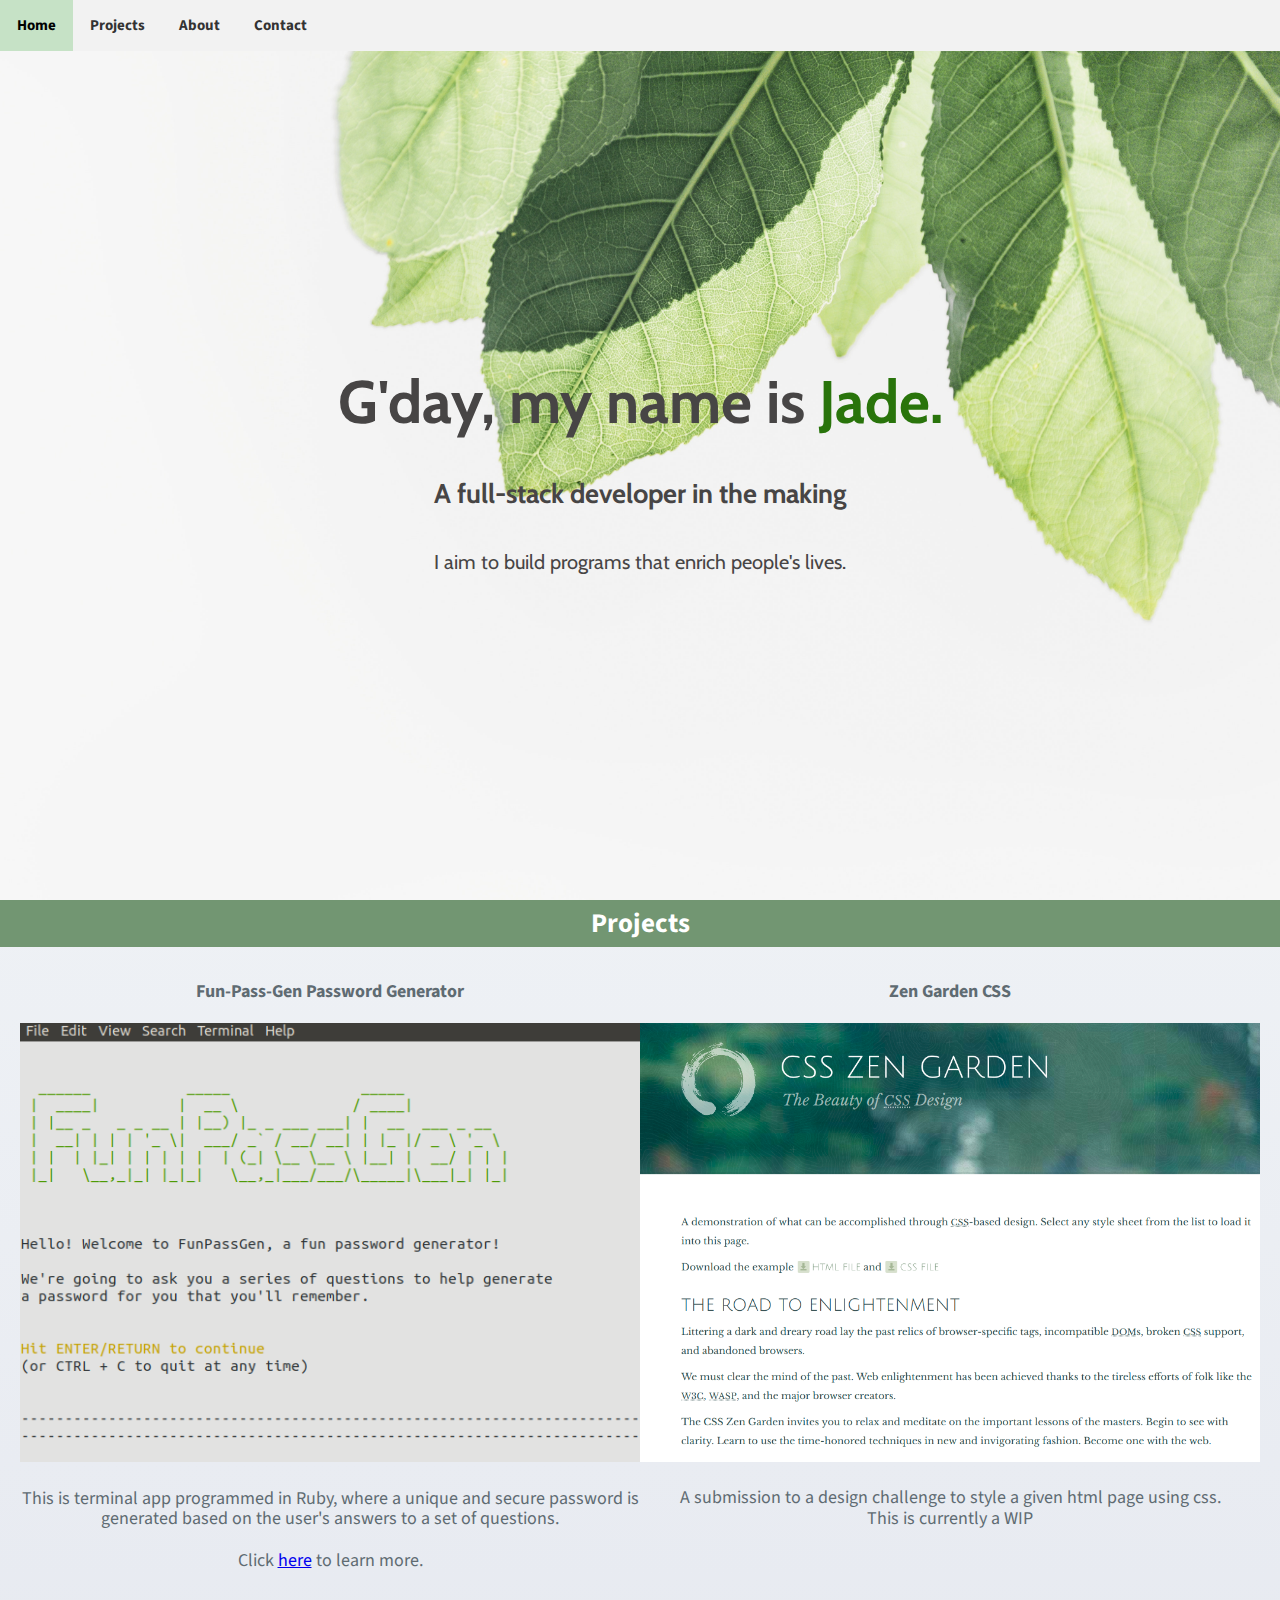
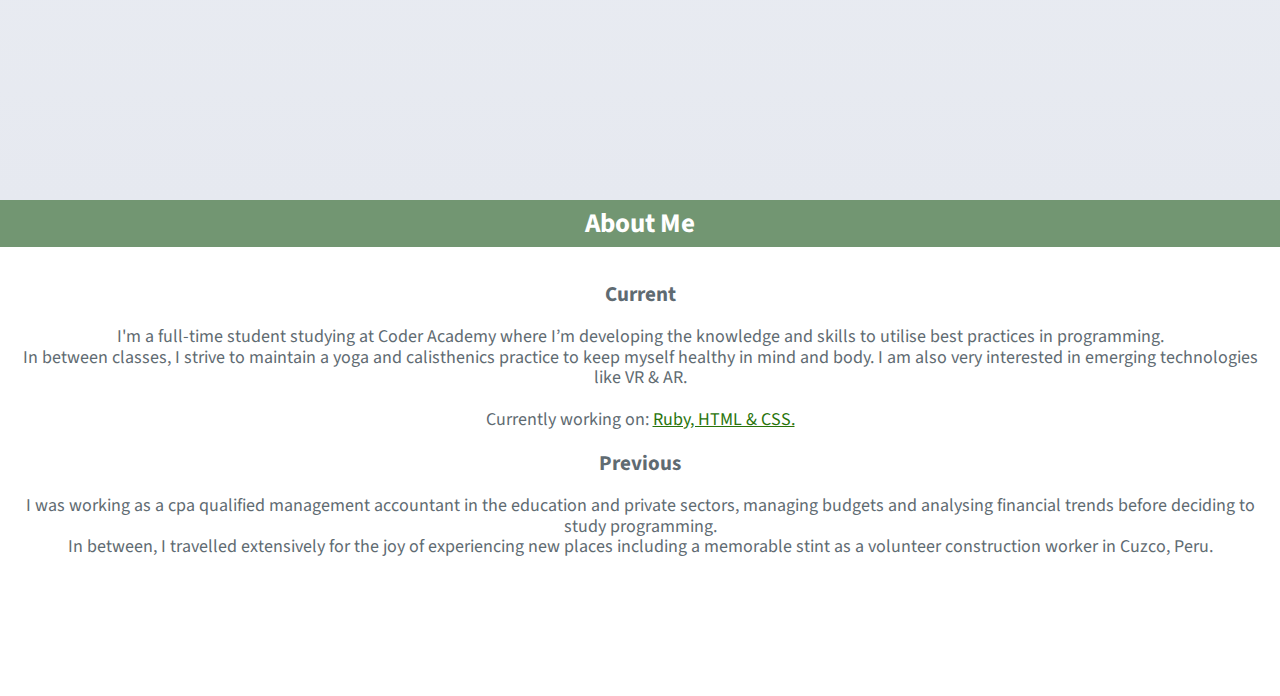
==== index.html @ c4d9e2ea "updated html and css file" ====
<!DOCTYPE html>
<html lang="en">

<head>
    <title>Jade Rosario</title>
    <meta name="viewport" content="width=device-width, initial-scale=1" />
    <link href="normalize.css" rel="stylesheet" />
    <link href="style.css" rel="stylesheet" />   
    <link href="https://fonts.googleapis.com/css?family=Cabin:400,500,700|Source+Sans+Pro:300,400" rel="stylesheet">
    <link rel="stylesheet" href="https://use.fontawesome.com/releases/v5.7.2/css/all.css"
        integrity="sha384-fnmOCqbTlWIlj8LyTjo7mOUStjsKC4pOpQbqyi7RrhN7udi9RwhKkMHpvLbHG9Sr" crossorigin="anonymous" />

</head>

<body>

    <div id="navbar">
        <a class="active" href="#hometext">Home</a>
        <a href="#projects">Projects</a>
        <a href="#about">About</a>
        <a href="#contact">Contact</a>
    </div>



    <div id="hometext">
        <h1> G'day, my name is <span><b>Jade.</b></span></h1>
        <h2> A full-stack developer in the making</h2>
        <br>
        <br>
        <p>I aim to build programs that enrich people's lives.</p>

    </div>

    <script>
            var prevScrollpos = window.pageYOffset;
            window.onscroll = function() {
            var currentScrollPos = window.pageYOffset;
              if (prevScrollpos > currentScrollPos) {
                document.getElementById("navbar").style.top = "0";
              } else {
                document.getElementById("navbar").style.top = "-50px";
              }
              prevScrollpos = currentScrollPos;
            }

    </script>

    <div id="projects"><a name="projects"></a>

        <h2>Projects</h2>

        <div class="container">

        
            <div class ="passgen">

            <p><b>Fun-Pass-Gen Password Generator</b></p>
            <br>
            <div class="passpic">
            <img src="./src/funpassgen.png" alt="Screenshot of Fun Password Generator">
            </div>
            <br>
            
            <p>This is terminal app programmed in Ruby, where a unique and secure password is generated based on the
            user's answers to a set of questions.</p>
            <br>
            <p>Click <a href="https://github.com/tjde/fun-pass-gen" target="_blank">here</a> to learn more.</p>

            </div>

            <div class ="zencss">

            <p><b>Zen Garden CSS</b></p> 
            <br>
            <img src="./src/csszen.png" alt="Screenshot Zen CSS Page">

            <br>
            <br>
            <p>A submission to a design challenge to style a given html page using css.</p>
            <p>This is currently a WIP</p>
            </div>

        </div>


    </div>

    <div id="about"> <a name="about"></a>
        
        <h2>About Me</h2> 

        <div class="container2">
       
            <div class="column">
                <h3>Current</h3>
                <br>
                <p>I'm a full-time student studying at Coder Academy where I’m developing the knowledge and skills to utilise
                        best practices in programming.
                    </p>
                    <p>In between classes, I strive to maintain a yoga and calisthenics practice to
                        keep myself healthy in mind and body.
                        I am also very interested in emerging technologies like VR & AR.
                    </p>
                    <br>
                    <p>Currently working on: <span style="text-decoration:underline">Ruby, HTML & CSS. </span></p>
                    <br>
              </div>
              
            <div class="column">
                <h3>Previous</h3>
                <br>
                <p>I was working as a cpa qualified management accountant in the education and private sectors, managing budgets
                        and analysing financial trends before deciding to study programming. 
                </p>
                <p>In between, I travelled extensively for the joy of experiencing new places
                    including a memorable stint as a volunteer construction worker in Cuzco, Peru.</p>
            
              </div>
            </div>
       
    </div>

<!-- 
    <div id="contact">
            <span>Contact me via</span>
            <a class="smedia" href="mailto: tjde@protonmail.com" class="content-link" target="_blank"> <i
                    class="fas fa-envelope-square"></i>
            </a>
            <a class="smedia" href="http://www.linkedin.com/in/jaderosario" class="content-link" target="_blank"><i
                    class="fab fa-linkedin"></i></a>
            <a class="smedia" href="https://github.com/tjde" class="content-link" target="_blank"><i
                    class="fab fa-github"></i>
        </div>
        <br> -->


    <footer>

      <div id="contact">
            <a class="smedia" href="mailto: tjde@protonmail.com" target="_blank"> 
                <i class="fas fa-envelope-square"></i></a>
            <a class="smedia" href="http://www.linkedin.com/in/jaderosario" target="_blank">
                <i class="fab fa-linkedin"></i></a>
            <a class="smedia" href="https://github.com/tjde" target="_blank">
                <i class="fab fa-github"></i>
    </div>
       
       



    </footer>

</body>

</html>


<!-- responsive top bar

https://www.w3schools.com/howto/tryit.asp?filename=tryhow_js_topnav

https://www.w3schools.com/css/css_navbar.asp

-->

<!-- responsive side bar

-->

<!-- https://jacekjeznach.com/ -->
<!-- https://ivanrahn.github.io/portfolio/ -->
<!-- https://www.vanschneider.com/ -->
<!-- http://findmatthew.com/ -->
---- style.css ----
*{
  margin:0;
  padding;0;
}
/* this resets the default margin and padding to 0  */



body { 
  height: 100%;
  font-family: 'Source Sans Pro', Helvetica, sans-serif;
  font-size: 18px;
  color: #5F6B72;
  
}

img {
  /* text-align: justify; */
  max-width: 100%;
  height: auto;
}

#navbar {
  background-color:#f2f2f2;
  position: fixed;
  overflow: hidden;
  top: 0;
  width: 100%;
  display: block;
  transition: top 0.3s;
 
}

#navbar a {
  float: left;
  display: block;
  color:  #333;
  text-align: center;
  padding: 17px;
  text-decoration: none;
  font-size: 15px;
  font-weight: bold;
  
}

#navbar a:hover {
  background-color: rgb(198, 226, 198);
  color: black;
}


#hometext {
  /* margin: 20px 20px; */
  /* background-image: linear-gradient(120deg, #fdfbfb 0%, #ebedee 100%); */
  background-image:url('./src/greenplants.jpg');
  font-family: 'Cabin', Arial, sans-serif;
  color: rgb(71, 69, 69);
  text-align: center;
  height: 100vh;
  background-size: cover;
  background-position: center;
  display: flex;
  flex-direction:column;
  justify-content: center;
  align-items: center;
  padding: 0 20px;
  /* vh 100 makes it full page */
  
}

#hometext p {
  font-size: 20px;
}
  h1 {
    font-size: 60px;
    line-height: 1.2;
  }


  span {
     color: rgb(41, 116, 11);
     /* text-shadow: -1px 0 black, 0 1px black, 1px 0 black, 0 -1px black; */
     /* font-weight: bolder; */
  }

  #projects {
    background-image: linear-gradient(to top, #e6e9f0 0%, #eef1f5 100%);
    text-align: center;
    height: 100vh;
    
  }

  #projects h2 {
    background-color: rgb(114, 150, 114);
    color: white;
    padding: 8px;
    margin-bottom: 15px; 

  }

  .container {
    display: flex;
    padding: 20px;
   
    /* max-width: 50%; */
    /* padding 0 15px; */
    
    /* margin: 20px 20px; */
  }
    
    
  /* /* img.container { 
    width: 70px;
    height: 70px;
    margin: 20px 20px; */
  /* } */

  .passgen {
    flex: 50%;
    /* padding: 15px; */
    /* text-align: center;
    flex-direction: column;
    align-items: flex-start;
    flex-wrap: wrap; */

  }

  /* .passpic {
    width: 50px;
    height: 50px
  } */

  .zencss { 
 /* flex-direction: column;
 align-items: flex-end;
 flex-wrap: wrap; */
  flex: 50%;
 /* padding: 15px; */
  }
  */
  /* .passgen { */
    /* margin: 0 20px 0 20px; */

  /* }

  p.passgen {
    text-align: left;
  } */
 

  #about {
    height: 100vh;
    
  } 

  #about h2 {
    background-color: rgb(114, 150, 114);
    color: white;
    padding: 8px;
    margin-bottom: 15px; 
    text-align: center;
  }

  .container2 {
    padding: 20px;
    text-align: center; 
  }



    
  h4 {
    text-align: center;
    text-decoration: underline;
  }

.smedia {
  font-size: 40px;
  color: rgb(116, 114, 114);
  padding: 7px;
  
}

#contact {
    display: flex;
      justify-content: center;
      align-items: center;
}

#contact span {
  font-weight: 600;
  font-size: 20px;
  font-family: 'Cabin', Arial, sans-serif;

}
/* .content-link {
  height: 30px;
  align-content: center;
} */


/* #contact { */
  /* margin: 20px 20px; */
  /* background-image: linear-gradient(120deg, #fdfbfb 0%, #ebedee 100%); */
  /* background-image:url('./src/flowers.jpg');
  font-family: 'Cabin', Arial, sans-serif;
  color: rgb(46, 45, 45);
  text-align: right;
  height: 100vh;
  background-size: cover;
  background-position: center; */
  /* background-size: ;
  background-position: left; */
  /* display: flex;
  flex-direction:column;
  justify-content: flex-start; */
  
  /* padding: 0 20px; */

/* Responsive layout - makes a two column-layout instead of four columns */
@media (max-width: 800px) {
  .container {
    flex: 50%;
    max-width: 50%;
  }
}

/* Responsive layout - makes the two columns stack on top of each other instead of next to each other */
@media (max-width: 600px) {
  .container {
    flex: 100%;
    max-width: 100%;
  }
}
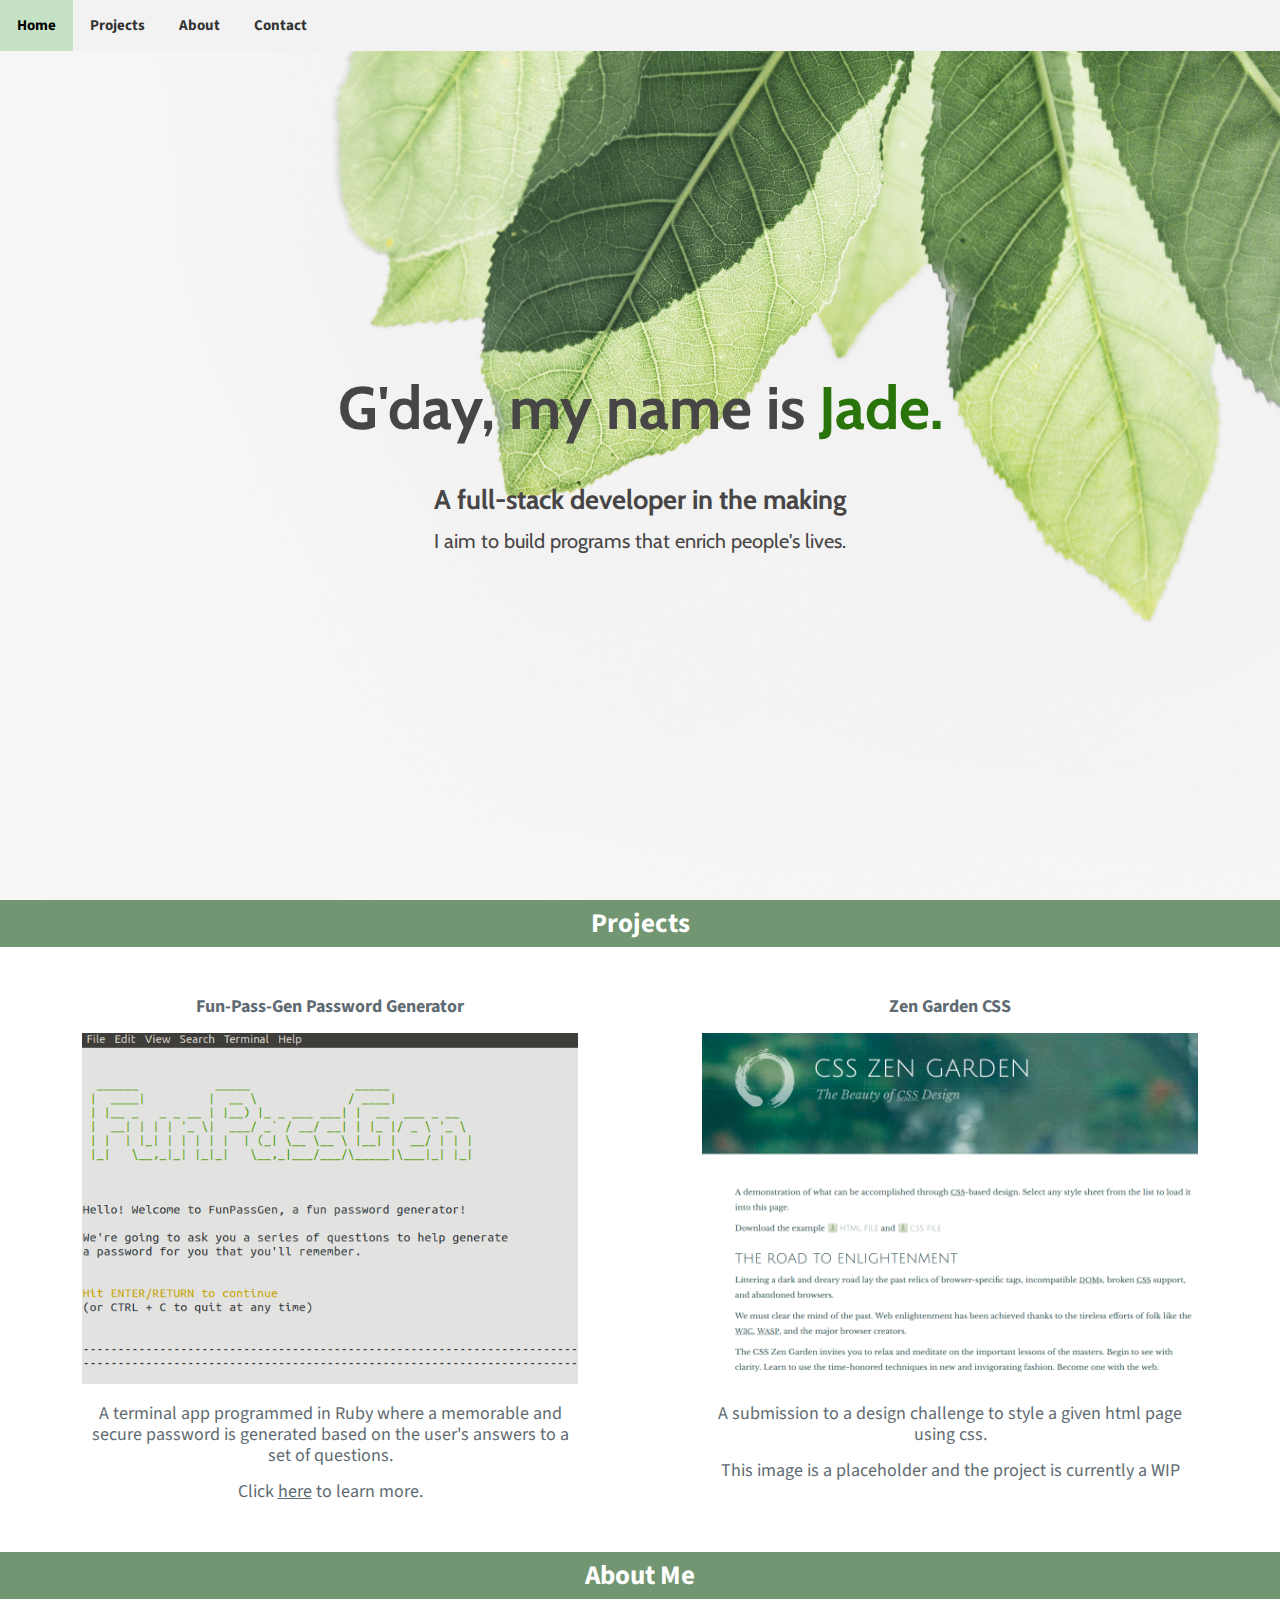
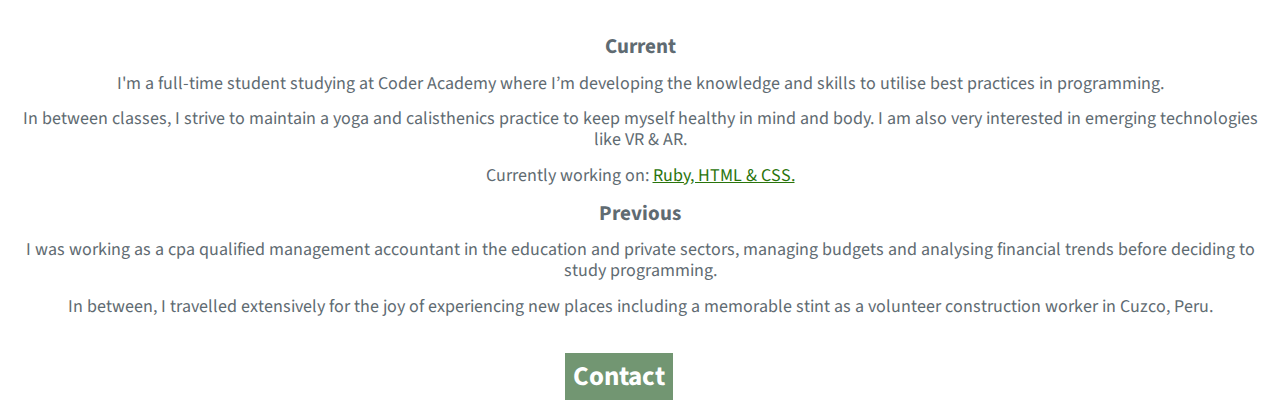
==== commit b861ec20: "fixed broken links" ====
--- a/index.html
+++ b/index.html
@@ -26,25 +26,10 @@
     <div id="hometext">
         <h1> G'day, my name is <span><b>Jade.</b></span></h1>
         <h2> A full-stack developer in the making</h2>
-        <br>
-        <br>
         <p>I aim to build programs that enrich people's lives.</p>
 
     </div>
 
-    <script>
-            var prevScrollpos = window.pageYOffset;
-            window.onscroll = function() {
-            var currentScrollPos = window.pageYOffset;
-              if (prevScrollpos > currentScrollPos) {
-                document.getElementById("navbar").style.top = "0";
-              } else {
-                document.getElementById("navbar").style.top = "-50px";
-              }
-              prevScrollpos = currentScrollPos;
-            }
-
-    </script>
 
     <div id="projects"><a name="projects"></a>
 
@@ -52,33 +37,28 @@
 
         <div class="container">
 
-        
+            
             <div class ="passgen">
 
-            <p><b>Fun-Pass-Gen Password Generator</b></p>
-            <br>
+            <p><span class="bold">Fun-Pass-Gen Password Generator</p></span>
             <div class="passpic">
-            <img src="./src/funpassgen.png" alt="Screenshot of Fun Password Generator">
+            <img src="funpassgen.png" alt="Screenshot of Fun Password Generator">
             </div>
-            <br>
             
-            <p>This is terminal app programmed in Ruby, where a unique and secure password is generated based on the
+            <p> A terminal app programmed in Ruby where a memorable and secure password is generated based on the
             user's answers to a set of questions.</p>
-            <br>
             <p>Click <a href="https://github.com/tjde/fun-pass-gen" target="_blank">here</a> to learn more.</p>
 
             </div>
 
             <div class ="zencss">
 
-            <p><b>Zen Garden CSS</b></p> 
-            <br>
-            <img src="./src/csszen.png" alt="Screenshot Zen CSS Page">
+            <p><span class="bold">Zen Garden CSS</span></p> 
+            <img src="csszen.png" alt="Screenshot Zen CSS Page">
 
-            <br>
-            <br>
             <p>A submission to a design challenge to style a given html page using css.</p>
-            <p>This is currently a WIP</p>
+            <p>This image is a placeholder and the project is currently a WIP</p>
+
             </div>
 
         </div>
@@ -94,7 +74,7 @@
        
             <div class="column">
                 <h3>Current</h3>
-                <br>
+
                 <p>I'm a full-time student studying at Coder Academy where I’m developing the knowledge and skills to utilise
                         best practices in programming.
                     </p>
@@ -102,14 +82,14 @@
                         keep myself healthy in mind and body.
                         I am also very interested in emerging technologies like VR & AR.
                     </p>
-                    <br>
+    
                     <p>Currently working on: <span style="text-decoration:underline">Ruby, HTML & CSS. </span></p>
-                    <br>
+    
               </div>
               
             <div class="column">
                 <h3>Previous</h3>
-                <br>
+
                 <p>I was working as a cpa qualified management accountant in the education and private sectors, managing budgets
                         and analysing financial trends before deciding to study programming. 
                 </p>
@@ -121,36 +101,30 @@
        
     </div>
 
-<!-- 
-    <div id="contact">
-            <span>Contact me via</span>
-            <a class="smedia" href="mailto: tjde@protonmail.com" class="content-link" target="_blank"> <i
-                    class="fas fa-envelope-square"></i>
-            </a>
-            <a class="smedia" href="http://www.linkedin.com/in/jaderosario" class="content-link" target="_blank"><i
-                    class="fab fa-linkedin"></i></a>
-            <a class="smedia" href="https://github.com/tjde" class="content-link" target="_blank"><i
-                    class="fab fa-github"></i>
-        </div>
-        <br> -->
-
-
-    <footer>
-
-      <div id="contact">
+    <div id="contact"> <a name="contact page"></a>
+        
+        <h2>Contact</h2> 
             <a class="smedia" href="mailto: tjde@protonmail.com" target="_blank"> 
                 <i class="fas fa-envelope-square"></i></a>
             <a class="smedia" href="http://www.linkedin.com/in/jaderosario" target="_blank">
                 <i class="fab fa-linkedin"></i></a>
             <a class="smedia" href="https://github.com/tjde" target="_blank">
-                <i class="fab fa-github"></i>
-    </div>
-       
-       
+                <i class="fab fa-github"></i></a>
+        </div>
 
+    <script>
+        var prevScrollpos = window.pageYOffset;
+        window.onscroll = function() {
+        var currentScrollPos = window.pageYOffset;
+          if (prevScrollpos > currentScrollPos) {
+            document.getElementById("navbar").style.top = "0";
+          } else {
+            document.getElementById("navbar").style.top = "-50px";
+          }
+          prevScrollpos = currentScrollPos;
+        }
 
-
-    </footer>
+    </script>
 
 </body>
 
--- a/style.css
+++ b/style.css
@@ -1,10 +1,17 @@
 *{
   margin:0;
-  padding;0;
+  /* padding:0; */
 }
 /* this resets the default margin and padding to 0  */
 
-
+p {
+  margin-top: 15px;
+  margin-bottom: 15px;
+}
+
+a {
+  color: #5F6B72;
+}
 
 body { 
   height: 100%;
@@ -52,7 +59,7 @@
 #hometext {
   /* margin: 20px 20px; */
   /* background-image: linear-gradient(120deg, #fdfbfb 0%, #ebedee 100%); */
-  background-image:url('./src/greenplants.jpg');
+  background-image:url(greenplants.jpg);
   font-family: 'Cabin', Arial, sans-serif;
   color: rgb(71, 69, 69);
   text-align: center;
@@ -84,9 +91,9 @@
   }
 
   #projects {
-    background-image: linear-gradient(to top, #e6e9f0 0%, #eef1f5 100%);
-    text-align: center;
-    height: 100vh;
+    background-image:#f2f2f2;
+    text-align: center;
+    /* min-height: 100vh; */
     
   }
 
@@ -94,13 +101,17 @@
     background-color: rgb(114, 150, 114);
     color: white;
     padding: 8px;
-    margin-bottom: 15px; 
+   
 
   }
 
   .container {
     display: flex;
     padding: 20px;
+    justify-content: space-around;
+    
+    
+   
    
     /* max-width: 50%; */
     /* padding 0 15px; */
@@ -116,7 +127,12 @@
   /* } */
 
   .passgen {
-    flex: 50%;
+
+    width: 40%;
+    margin: 15px 15px;
+
+
+    /* flex: 50%; */
     /* padding: 15px; */
     /* text-align: center;
     flex-direction: column;
@@ -125,16 +141,23 @@
 
   }
 
+
+.bold {
+  font-weight: bold;
+  color: #5F6B72;
+}
   /* .passpic {
     width: 50px;
     height: 50px
   } */
 
   .zencss { 
+    width: 40%;
+    margin: 15px 15px;
  /* flex-direction: column;
  align-items: flex-end;
  flex-wrap: wrap; */
-  flex: 50%;
+  /* flex: 50%; */
  /* padding: 15px; */
   }
   */
@@ -166,7 +189,9 @@
     text-align: center; 
   }
 
-
+  .column: {
+    text-align: center;
+  }
 
     
   h4 {
@@ -185,6 +210,13 @@
     display: flex;
       justify-content: center;
       align-items: center;
+}
+
+#contact h2 {
+  background-color: rgb(114, 150, 114);
+  color: white;
+  padding: 8px;
+
 }
 
 #contact span {
@@ -218,17 +250,26 @@
   /* padding: 0 20px; */
 
 /* Responsive layout - makes a two column-layout instead of four columns */
-@media (max-width: 800px) {
+/* @media (max-width: 800px) {
   .container {
     flex: 50%;
     max-width: 50%;
   }
-}
+} */
 
 /* Responsive layout - makes the two columns stack on top of each other instead of next to each other */
-@media (max-width: 600px) {
+@media screen and (max-width: 600px) {
   .container {
-    flex: 100%;
-    max-width: 100%;
-  }
-}
+    flex-direction: column;
+  }
+
+  .passgen {
+    width: 90%;
+  }
+
+  .zencss {
+    width: 90%;
+
+  }
+
+}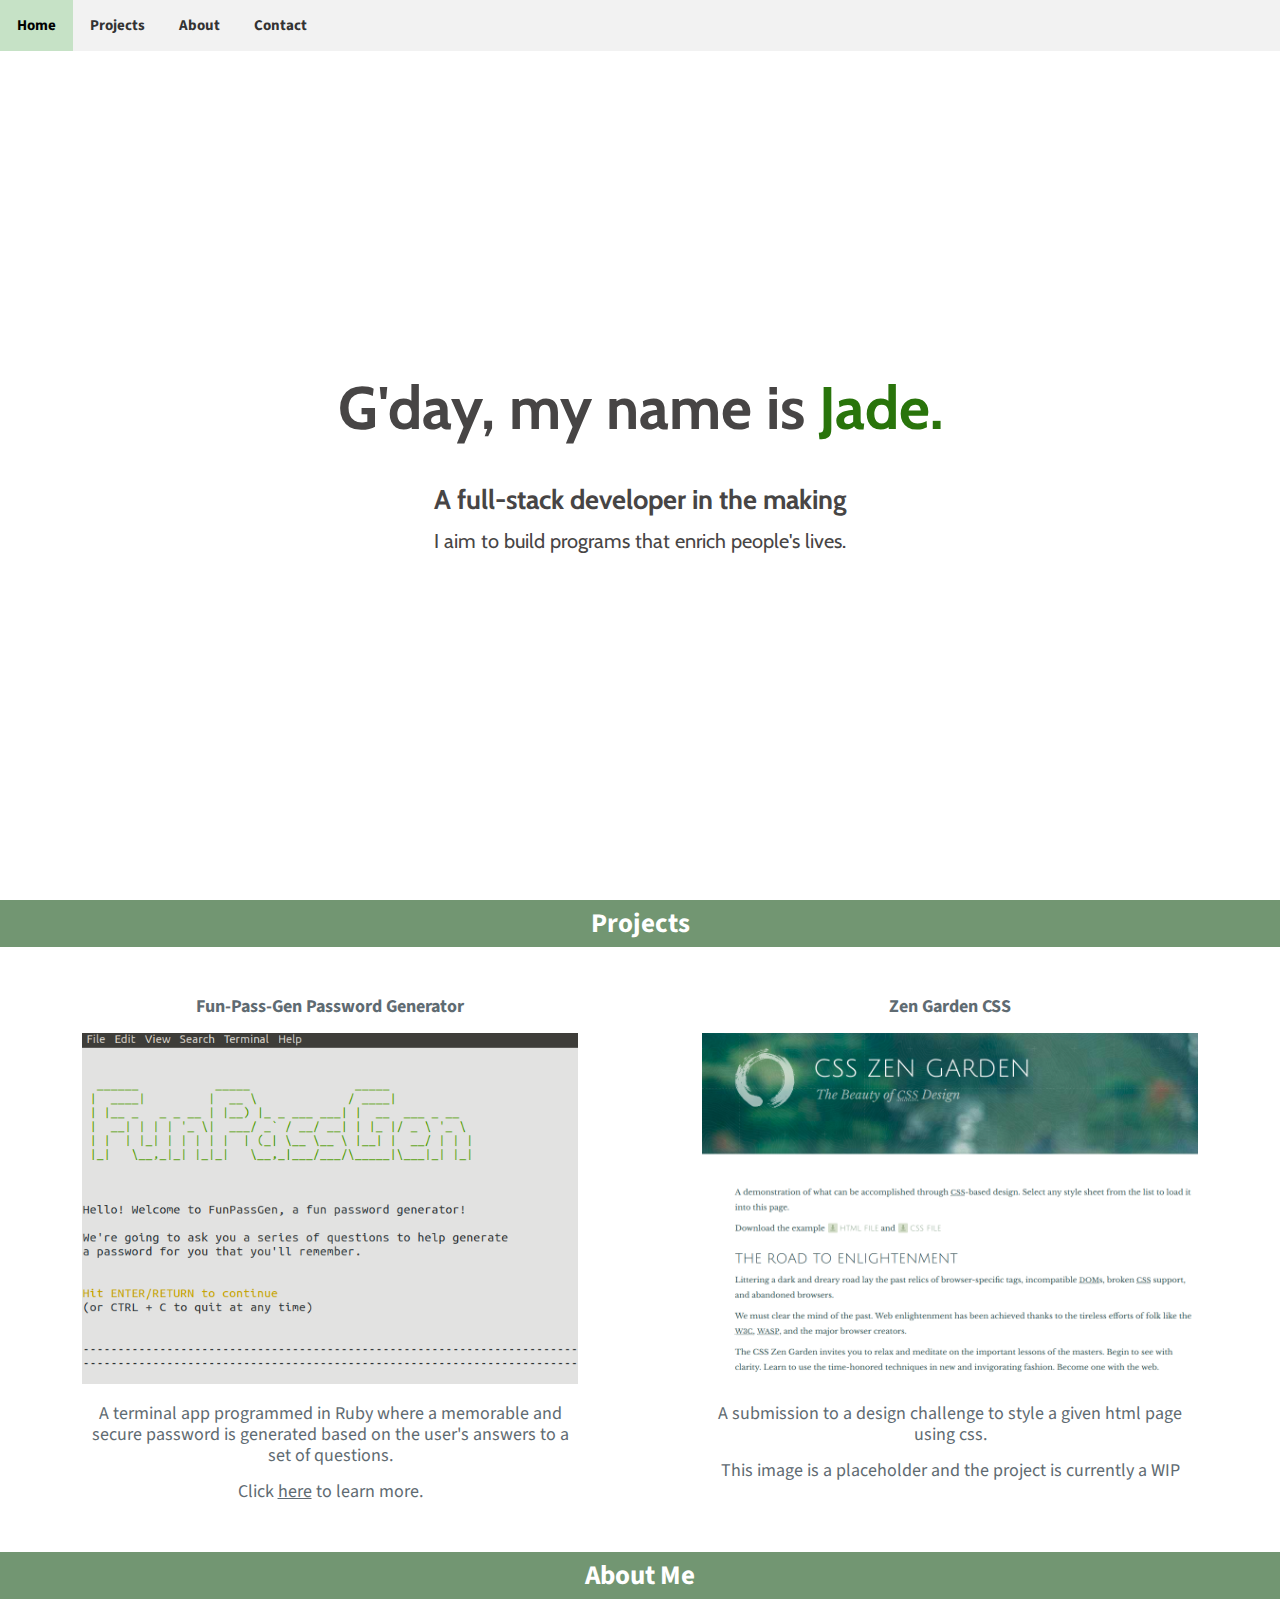
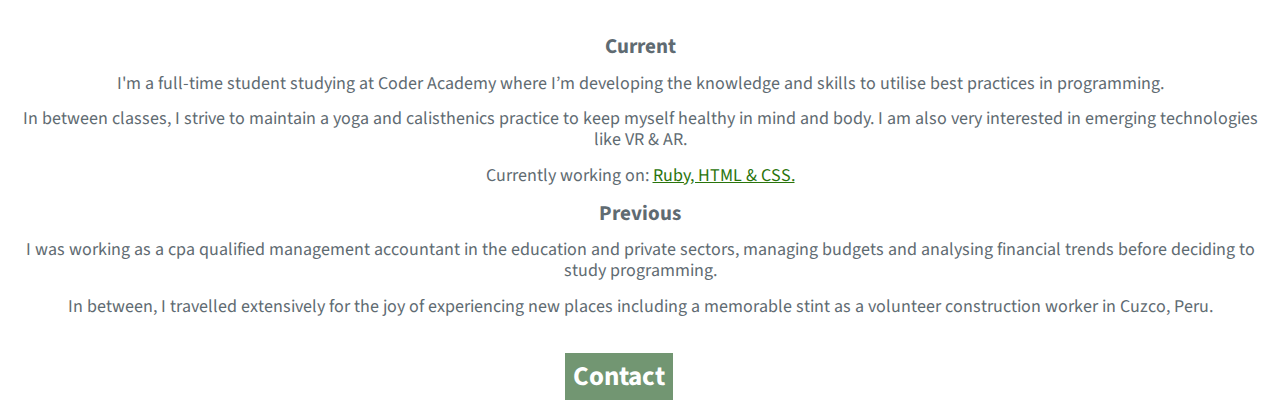
==== commit 6251dfa5: "updated background, index and style" ====
--- a/index.html
+++ b/index.html
@@ -24,10 +24,11 @@
 
 
     <div id="hometext">
+        <!-- <div class="transparent"> -->
         <h1> G'day, my name is <span><b>Jade.</b></span></h1>
         <h2> A full-stack developer in the making</h2>
         <p>I aim to build programs that enrich people's lives.</p>
-
+        </div>
     </div>
 
 
--- a/style.css
+++ b/style.css
@@ -3,6 +3,9 @@
   /* padding:0; */
 }
 /* this resets the default margin and padding to 0  */
+
+
+
 
 p {
   margin-top: 15px;
@@ -20,6 +23,22 @@
   color: #5F6B72;
   
 }
+
+h1 {
+  font-size: 60px;
+  line-height: 1.2;
+}
+
+
+/* .transparent {
+height: 100%;
+width: 100%;
+background-color: rgba(182, 34, 34, 0.39);
+
+
+} */
+
+
 
 img {
   /* text-align: justify; */
@@ -59,7 +78,7 @@
 #hometext {
   /* margin: 20px 20px; */
   /* background-image: linear-gradient(120deg, #fdfbfb 0%, #ebedee 100%); */
-  background-image:url(greenplants.jpg);
+  background-image:url(greenplants2.png);
   font-family: 'Cabin', Arial, sans-serif;
   color: rgb(71, 69, 69);
   text-align: center;
@@ -78,11 +97,7 @@
 #hometext p {
   font-size: 20px;
 }
-  h1 {
-    font-size: 60px;
-    line-height: 1.2;
-  }
-
+ 
 
   span {
      color: rgb(41, 116, 11);
@@ -141,6 +156,9 @@
 
   }
 
+p.passgen {
+  text-align: justify;
+}
 
 .bold {
   font-weight: bold;
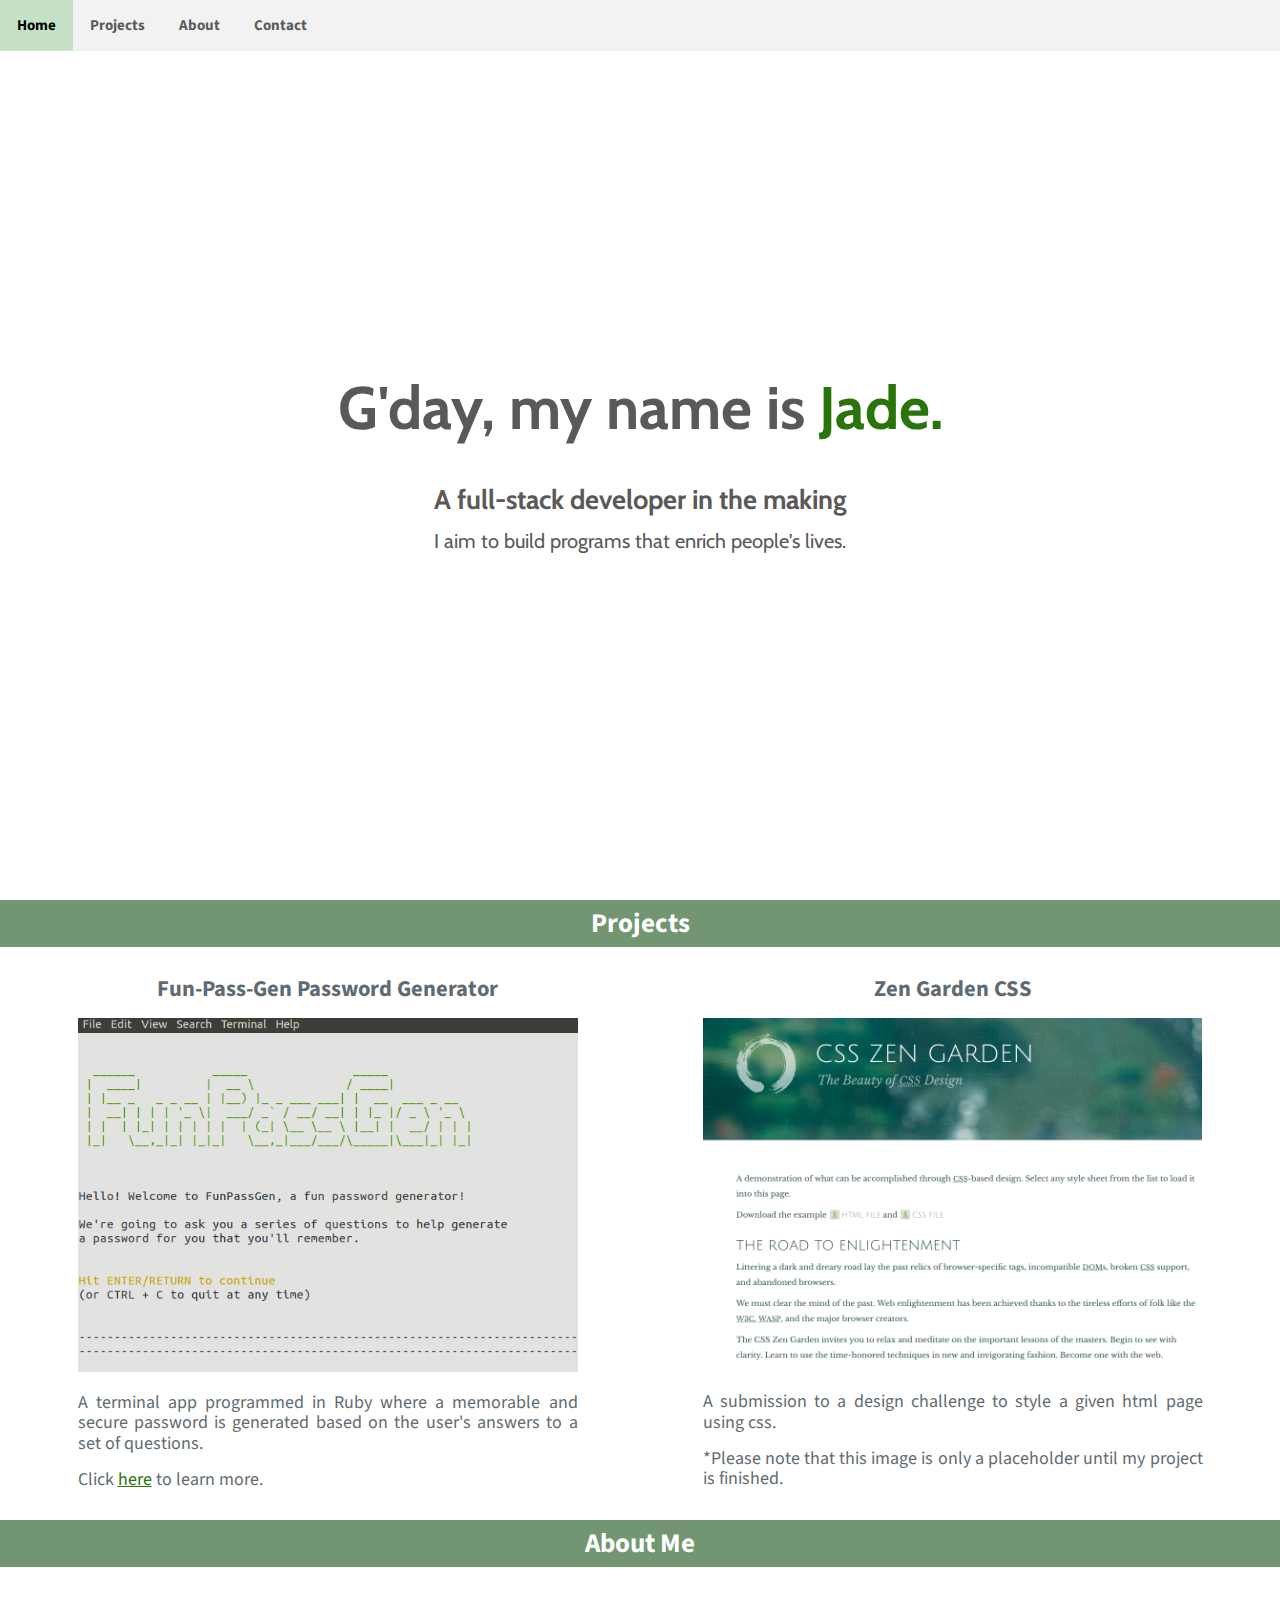
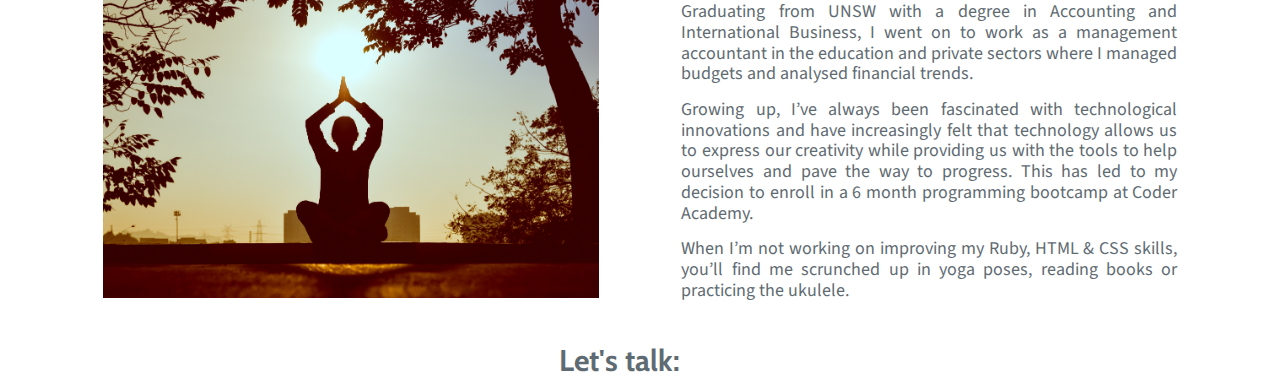
==== commit cd5b7c0c: "cleaned up and refactored html and css" ====
--- a/index.html
+++ b/index.html
@@ -15,17 +15,16 @@
 <body>
 
     <div id="navbar">
-        <a class="active" href="#hometext">Home</a>
-        <a href="#projects">Projects</a>
-        <a href="#about">About</a>
-        <a href="#contact">Contact</a>
+        <div class="nav-container">
+            <a class="active" href="#hometext">Home</a>
+            <a href="#projects">Projects</a>
+            <a href="#about">About</a>
+            <a href="#contact">Contact</a>
+        </div>
     </div>
 
-
-
     <div id="hometext">
-        <!-- <div class="transparent"> -->
-        <h1> G'day, my name is <span><b>Jade.</b></span></h1>
+        <h1> G'day, my name is <span class><b>Jade.</b></span></h1>
         <h2> A full-stack developer in the making</h2>
         <p>I aim to build programs that enrich people's lives.</p>
         </div>
@@ -38,32 +37,30 @@
 
         <div class="container">
 
+            <div class ="column">
+
+                <p><span class="bold">Fun-Pass-Gen Password Generator</p></span>
+
+                <img src="funpassgen.png" alt="Screenshot of Fun Password Generator">
             
-            <div class ="passgen">
-
-            <p><span class="bold">Fun-Pass-Gen Password Generator</p></span>
-            <div class="passpic">
-            <img src="funpassgen.png" alt="Screenshot of Fun Password Generator">
-            </div>
-            
-            <p> A terminal app programmed in Ruby where a memorable and secure password is generated based on the
-            user's answers to a set of questions.</p>
-            <p>Click <a href="https://github.com/tjde/fun-pass-gen" target="_blank">here</a> to learn more.</p>
-
+                <p class="par"> A terminal app programmed in Ruby where a memorable and secure password is generated based on the
+                user's answers to a set of questions.</p> 
+                <p class="par">Click <a href="https://github.com/tjde/fun-pass-gen" target="_blank">here</a> to learn more.</p>
+               
             </div>
 
-            <div class ="zencss">
+            <div class ="column">
 
-            <p><span class="bold">Zen Garden CSS</span></p> 
-            <img src="csszen.png" alt="Screenshot Zen CSS Page">
+                <p><span class="bold">Zen Garden CSS</span></p> 
 
-            <p>A submission to a design challenge to style a given html page using css.</p>
-            <p>This image is a placeholder and the project is currently a WIP</p>
+                <img src="csszen.png" alt="Screenshot Zen CSS Page">
+
+                <p class="par">A submission to a design challenge to style a given html page using css.</p>
+                <p class="par">*Please note that this image is only a placeholder until my project is finished.</p>
 
             </div>
 
         </div>
-
 
     </div>
 
@@ -73,45 +70,33 @@
 
         <div class="container2">
        
-            <div class="column">
-                <h3>Current</h3>
+            <div class="box">
+                
+                <img src="/yoga.jpg">
 
-                <p>I'm a full-time student studying at Coder Academy where I’m developing the knowledge and skills to utilise
-                        best practices in programming.
-                    </p>
-                    <p>In between classes, I strive to maintain a yoga and calisthenics practice to
-                        keep myself healthy in mind and body.
-                        I am also very interested in emerging technologies like VR & AR.
-                    </p>
-    
-                    <p>Currently working on: <span style="text-decoration:underline">Ruby, HTML & CSS. </span></p>
-    
-              </div>
+            </div>
               
-            <div class="column">
-                <h3>Previous</h3>
-
-                <p>I was working as a cpa qualified management accountant in the education and private sectors, managing budgets
-                        and analysing financial trends before deciding to study programming. 
-                </p>
-                <p>In between, I travelled extensively for the joy of experiencing new places
-                    including a memorable stint as a volunteer construction worker in Cuzco, Peru.</p>
+            <div class="box">
+                
+                <p>Graduating from UNSW with a degree in Accounting and International Business, I went on to work as a management accountant in the education and private sectors where I managed budgets and analysed financial trends. </p>
+                <p>Growing up, I’ve always been fascinated with technological innovations and have increasingly felt that technology allows us to express our creativity while providing us with the tools to help ourselves and pave the way to progress. This has led to my decision to enroll in a 6 month programming bootcamp at Coder Academy. </p> 
+                <p>When I’m not working on improving my Ruby, HTML & CSS skills, you’ll find me scrunched up in yoga poses, reading books or practicing the ukulele.</p> 
+           
+            </div>
             
-              </div>
-            </div>
+        </div>
        
     </div>
 
     <div id="contact"> <a name="contact page"></a>
-        
-        <h2>Contact</h2> 
+        <h3>Let's talk:</h3>
             <a class="smedia" href="mailto: tjde@protonmail.com" target="_blank"> 
                 <i class="fas fa-envelope-square"></i></a>
             <a class="smedia" href="http://www.linkedin.com/in/jaderosario" target="_blank">
                 <i class="fab fa-linkedin"></i></a>
             <a class="smedia" href="https://github.com/tjde" target="_blank">
                 <i class="fab fa-github"></i></a>
-        </div>
+    </div>
 
     <script>
         var prevScrollpos = window.pageYOffset;
@@ -130,21 +115,3 @@
 </body>
 
 </html>
-
-
-<!-- responsive top bar
-
-https://www.w3schools.com/howto/tryit.asp?filename=tryhow_js_topnav
-
-https://www.w3schools.com/css/css_navbar.asp
-
--->
-
-<!-- responsive side bar
-
--->
-
-<!-- https://jacekjeznach.com/ -->
-<!-- https://ivanrahn.github.io/portfolio/ -->
-<!-- https://www.vanschneider.com/ -->
-<!-- http://findmatthew.com/ -->--- a/style.css
+++ b/style.css
@@ -2,10 +2,6 @@
   margin:0;
   /* padding:0; */
 }
-/* this resets the default margin and padding to 0  */
-
-
-
 
 p {
   margin-top: 15px;
@@ -13,7 +9,7 @@
 }
 
 a {
-  color: #5F6B72;
+  color: rgb(41, 116, 11);
 }
 
 body { 
@@ -21,7 +17,6 @@
   font-family: 'Source Sans Pro', Helvetica, sans-serif;
   font-size: 18px;
   color: #5F6B72;
-  
 }
 
 h1 {
@@ -29,21 +24,9 @@
   line-height: 1.2;
 }
 
-
-/* .transparent {
-height: 100%;
-width: 100%;
-background-color: rgba(182, 34, 34, 0.39);
-
-
-} */
-
-
-
 img {
-  /* text-align: justify; */
   max-width: 100%;
-  height: auto;
+  height: auto
 }
 
 #navbar {
@@ -54,19 +37,17 @@
   width: 100%;
   display: block;
   transition: top 0.3s;
- 
 }
 
 #navbar a {
   float: left;
   display: block;
-  color:  #333;
+  color:  rgb(94, 90, 90);
   text-align: center;
   padding: 17px;
   text-decoration: none;
   font-size: 15px;
   font-weight: bold;
-  
 }
 
 #navbar a:hover {
@@ -74,13 +55,10 @@
   color: black;
 }
 
-
 #hometext {
-  /* margin: 20px 20px; */
-  /* background-image: linear-gradient(120deg, #fdfbfb 0%, #ebedee 100%); */
   background-image:url(greenplants2.png);
   font-family: 'Cabin', Arial, sans-serif;
-  color: rgb(71, 69, 69);
+  color: rgb(90, 88, 88);
   text-align: center;
   height: 100vh;
   background-size: cover;
@@ -89,205 +67,126 @@
   flex-direction:column;
   justify-content: center;
   align-items: center;
-  padding: 0 20px;
-  /* vh 100 makes it full page */
+  padding: 0 20px; 
+}
+
+#hometext p {
+  font-size: 20px; 
+}
+ 
+
+span {
+  color: rgb(41, 116, 11); 
+  font-weight: bold;
   
 }
 
-#hometext p {
-  font-size: 20px;
+#projects {
+  background-image:#f2f2f2;
+  text-align: center;
+    /* min-height: 100vh; */
 }
- 
 
-  span {
-     color: rgb(41, 116, 11);
-     /* text-shadow: -1px 0 black, 0 1px black, 1px 0 black, 0 -1px black; */
-     /* font-weight: bolder; */
-  }
-
-  #projects {
-    background-image:#f2f2f2;
-    text-align: center;
-    /* min-height: 100vh; */
-    
-  }
-
-  #projects h2 {
+#projects h2 {
     background-color: rgb(114, 150, 114);
     color: white;
-    padding: 8px;
-   
+    padding: 8px; 
+}
 
-  }
+.container {
+  display: flex;
+  padding: 15px;
+  justify-content: space-around;
+}
 
-  .container {
-    display: flex;
-    padding: 20px;
-    justify-content: space-around;
-    
-    
-   
-   
-    /* max-width: 50%; */
-    /* padding 0 15px; */
-    
-    /* margin: 20px 20px; */
-  }
-    
-    
-  /* /* img.container { 
-    width: 70px;
-    height: 70px;
-    margin: 20px 20px; */
-  /* } */
-
-  .passgen {
-
-    width: 40%;
-    margin: 15px 15px;
-
-
-    /* flex: 50%; */
-    /* padding: 15px; */
-    /* text-align: center;
-    flex-direction: column;
-    align-items: flex-start;
-    flex-wrap: wrap; */
-
-  }
-
-p.passgen {
-  text-align: justify;
+.column {
+  width: 40%;
+  margin: 0 15px;
 }
 
 .bold {
   font-weight: bold;
+  font-size: 22.5px;
   color: #5F6B72;
 }
-  /* .passpic {
-    width: 50px;
-    height: 50px
-  } */
 
-  .zencss { 
-    width: 40%;
-    margin: 15px 15px;
- /* flex-direction: column;
- align-items: flex-end;
- flex-wrap: wrap; */
-  /* flex: 50%; */
- /* padding: 15px; */
-  }
-  */
-  /* .passgen { */
-    /* margin: 0 20px 0 20px; */
+p.column {
+  text-align: center;
+}
 
-  /* }
+.par {
+  text-align: justify;
+}
 
-  p.passgen {
-    text-align: left;
-  } */
- 
+#about h2 {
+  background-color: rgb(114, 150, 114);
+  color: white;
+  padding: 8px;
+  margin-bottom: 20px; 
+  text-align: center;
+}    
 
-  #about {
-    height: 100vh;
-    
-  } 
+.container2 {
+  background: white;
+  display:flex;
+  justify-content: space-evenly;
+  align-items: center;
+  margin: 20px;
+}
 
-  #about h2 {
-    background-color: rgb(114, 150, 114);
-    color: white;
-    padding: 8px;
-    margin-bottom: 15px; 
-    text-align: center;
-  }
+.box {
+  text-align: justify;
+  font-size: 18px;
+  width: 40%; 
+}
 
-  .container2 {
-    padding: 20px;
-    text-align: center; 
-  }
-
-  .column: {
-    text-align: center;
-  }
-
-    
-  h4 {
-    text-align: center;
-    text-decoration: underline;
-  }
-
-.smedia {
-  font-size: 40px;
-  color: rgb(116, 114, 114);
-  padding: 7px;
-  
+   
+h4 {
+  text-align: left;
+  text-decoration: bold;
+  font-size: 18px;
 }
 
 #contact {
-    display: flex;
-      justify-content: center;
-      align-items: center;
+  display: flex;
+  justify-content: center;
+  align-items: center;
 }
 
 #contact h2 {
   background-color: rgb(114, 150, 114);
   color: white;
   padding: 8px;
-
 }
 
-#contact span {
-  font-weight: 600;
-  font-size: 20px;
+#contact h3 {
+  font-size: 30px;
   font-family: 'Cabin', Arial, sans-serif;
+  padding: 8px;
+  
+}
 
+.smedia {
+  font-size: 35px;
+  color: rgb(116, 114, 114);
+  padding: 7px;  
 }
-/* .content-link {
-  height: 30px;
-  align-content: center;
-} */
 
-
-/* #contact { */
-  /* margin: 20px 20px; */
-  /* background-image: linear-gradient(120deg, #fdfbfb 0%, #ebedee 100%); */
-  /* background-image:url('./src/flowers.jpg');
-  font-family: 'Cabin', Arial, sans-serif;
-  color: rgb(46, 45, 45);
-  text-align: right;
-  height: 100vh;
-  background-size: cover;
-  background-position: center; */
-  /* background-size: ;
-  background-position: left; */
-  /* display: flex;
-  flex-direction:column;
-  justify-content: flex-start; */
-  
-  /* padding: 0 20px; */
-
-/* Responsive layout - makes a two column-layout instead of four columns */
-/* @media (max-width: 800px) {
-  .container {
-    flex: 50%;
-    max-width: 50%;
-  }
-} */
-
-/* Responsive layout - makes the two columns stack on top of each other instead of next to each other */
 @media screen and (max-width: 600px) {
   .container {
     flex-direction: column;
   }
 
-  .passgen {
+  .column {
     width: 90%;
   }
 
-  .zencss {
+  .container2 {
+    flex-direction: column;
+  }
+
+  .box {
     width: 90%;
-
   }
 
 }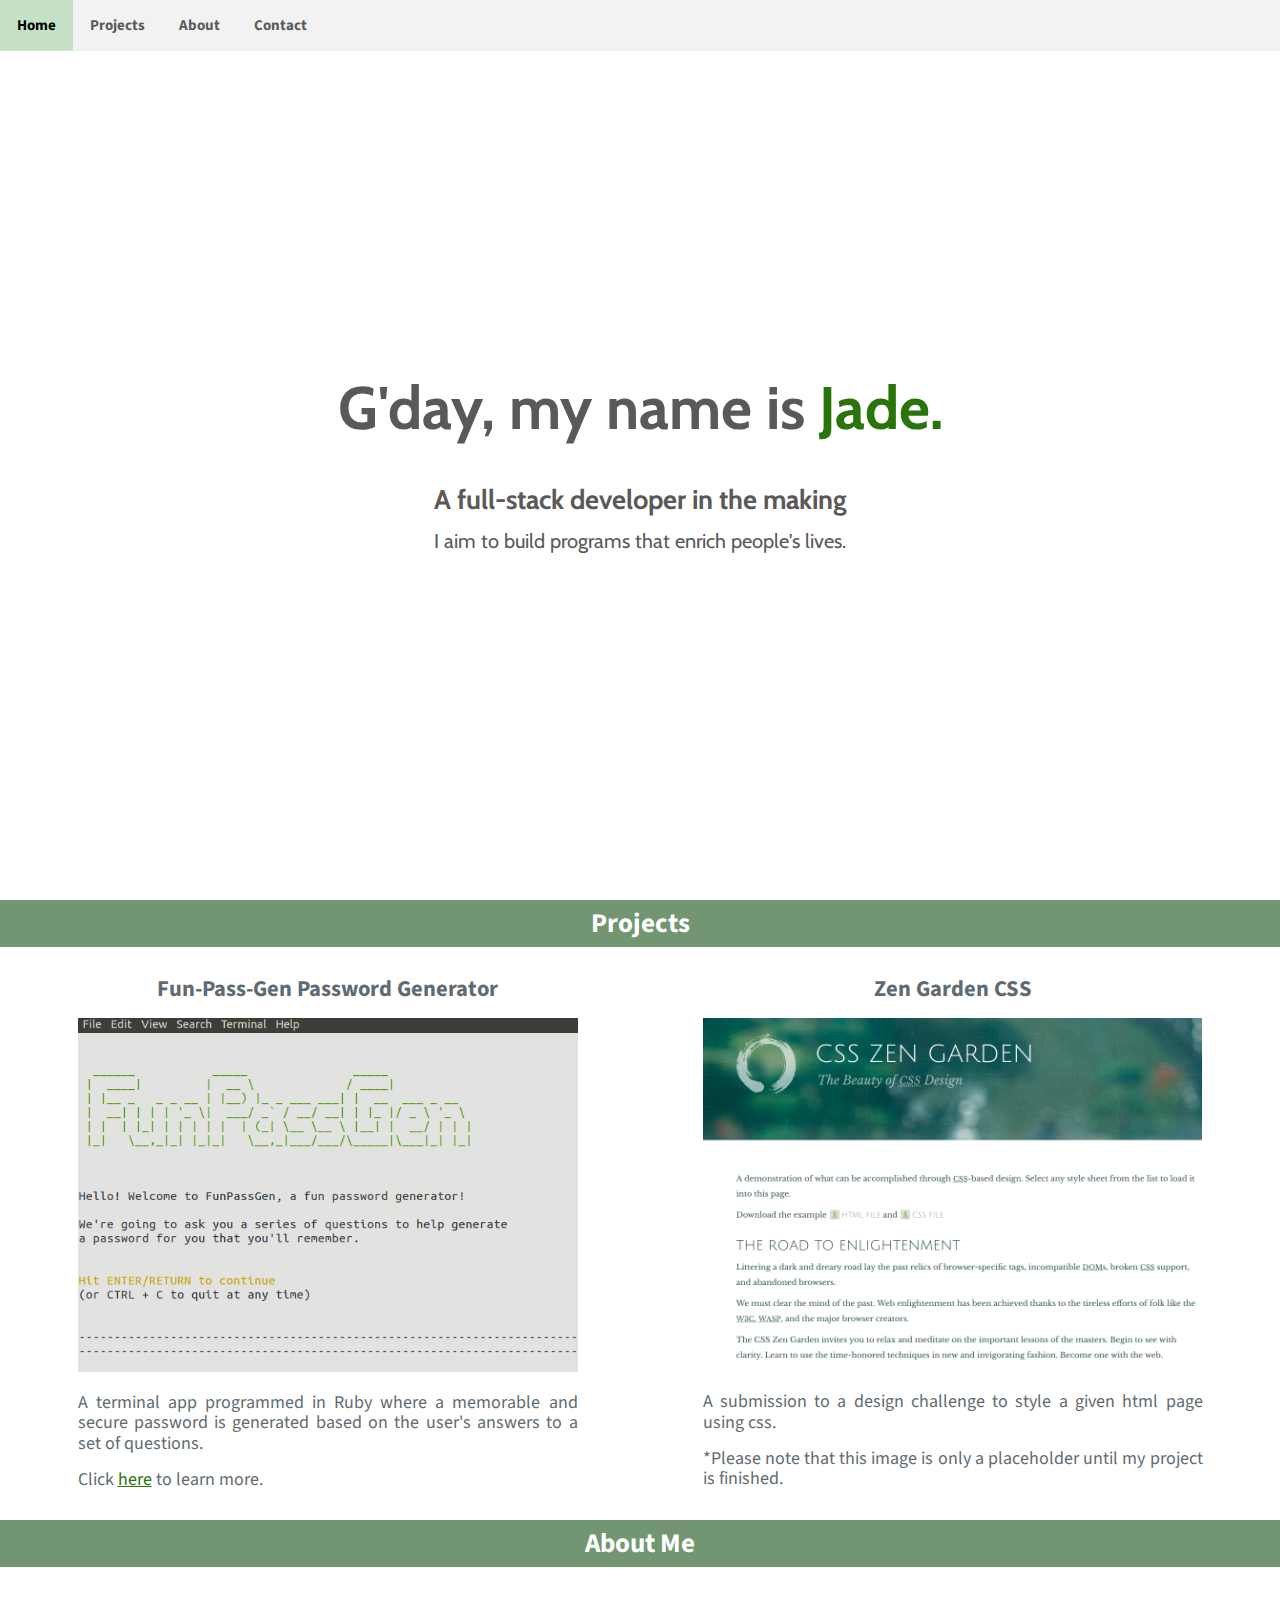
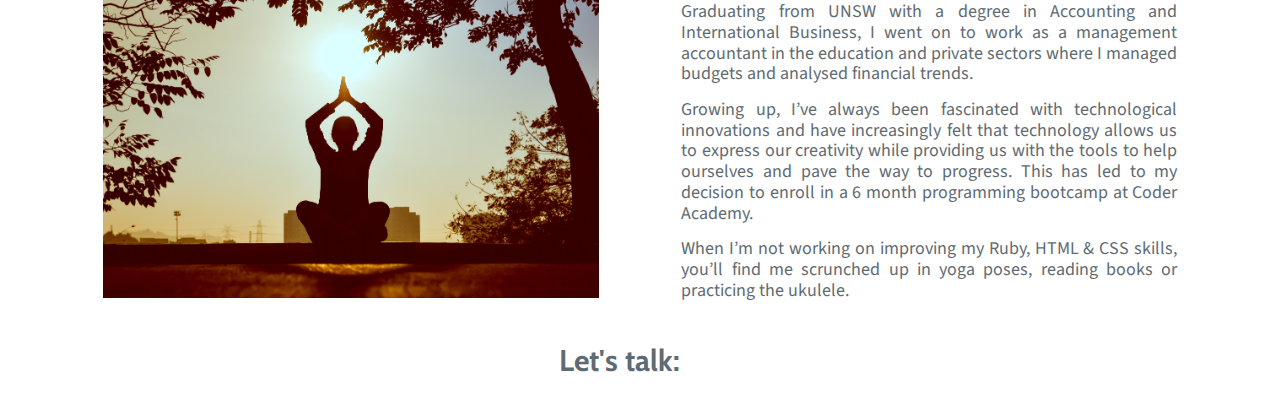
==== commit c4d54936: "updated README styling, purpose, functionality, sitemap & screenshots" ====
--- a/index.html
+++ b/index.html
@@ -5,7 +5,7 @@
     <title>Jade Rosario</title>
     <meta name="viewport" content="width=device-width, initial-scale=1" />
     <link href="normalize.css" rel="stylesheet" />
-    <link href="style.css" rel="stylesheet" />   
+    <link href="style.css" rel="stylesheet" />
     <link href="https://fonts.googleapis.com/css?family=Cabin:400,500,700|Source+Sans+Pro:300,400" rel="stylesheet">
     <link rel="stylesheet" href="https://use.fontawesome.com/releases/v5.7.2/css/all.css"
         integrity="sha384-fnmOCqbTlWIlj8LyTjo7mOUStjsKC4pOpQbqyi7RrhN7udi9RwhKkMHpvLbHG9Sr" crossorigin="anonymous" />
@@ -15,19 +15,18 @@
 <body>
 
     <div id="navbar">
-        <div class="nav-container">
-            <a class="active" href="#hometext">Home</a>
-            <a href="#projects">Projects</a>
-            <a href="#about">About</a>
-            <a href="#contact">Contact</a>
-        </div>
+        <a class="active" href="#home">Home</a>
+        <a href="#projects">Projects</a>
+        <a href="#about">About</a>
+        <a href="#contact">Contact</a>
+    </div>
     </div>
 
-    <div id="hometext">
+    <div id="home">
         <h1> G'day, my name is <span class><b>Jade.</b></span></h1>
         <h2> A full-stack developer in the making</h2>
         <p>I aim to build programs that enrich people's lives.</p>
-        </div>
+    </div>
     </div>
 
 
@@ -37,21 +36,23 @@
 
         <div class="container">
 
-            <div class ="column">
+            <div class="column">
 
                 <p><span class="bold">Fun-Pass-Gen Password Generator</p></span>
 
                 <img src="funpassgen.png" alt="Screenshot of Fun Password Generator">
-            
-                <p class="par"> A terminal app programmed in Ruby where a memorable and secure password is generated based on the
-                user's answers to a set of questions.</p> 
-                <p class="par">Click <a href="https://github.com/tjde/fun-pass-gen" target="_blank">here</a> to learn more.</p>
-               
+
+                <p class="par"> A terminal app programmed in Ruby where a memorable and secure password is generated
+                    based on the
+                    user's answers to a set of questions.</p>
+                <p class="par">Click <a href="https://github.com/tjde/fun-pass-gen" target="_blank">here</a> to learn
+                    more.</p>
+
             </div>
 
-            <div class ="column">
+            <div class="column">
 
-                <p><span class="bold">Zen Garden CSS</span></p> 
+                <p><span class="bold">Zen Garden CSS</span></p>
 
                 <img src="csszen.png" alt="Screenshot Zen CSS Page">
 
@@ -65,53 +66,59 @@
     </div>
 
     <div id="about"> <a name="about"></a>
-        
-        <h2>About Me</h2> 
+
+        <h2>About Me</h2>
 
         <div class="container2">
-       
+
             <div class="box">
-                
+
                 <img src="/yoga.jpg">
 
             </div>
-              
+
             <div class="box">
-                
-                <p>Graduating from UNSW with a degree in Accounting and International Business, I went on to work as a management accountant in the education and private sectors where I managed budgets and analysed financial trends. </p>
-                <p>Growing up, I’ve always been fascinated with technological innovations and have increasingly felt that technology allows us to express our creativity while providing us with the tools to help ourselves and pave the way to progress. This has led to my decision to enroll in a 6 month programming bootcamp at Coder Academy. </p> 
-                <p>When I’m not working on improving my Ruby, HTML & CSS skills, you’ll find me scrunched up in yoga poses, reading books or practicing the ukulele.</p> 
-           
+
+                <p>Graduating from UNSW with a degree in Accounting and International Business, I went on to work as a
+                    management accountant in the education and private sectors where I managed budgets and analysed
+                    financial trends. </p>
+                <p>Growing up, I’ve always been fascinated with technological innovations and have increasingly felt
+                    that technology allows us to express our creativity while providing us with the tools to help
+                    ourselves and pave the way to progress. This has led to my decision to enroll in a 6 month
+                    programming bootcamp at Coder Academy. </p>
+                <p>When I’m not working on improving my Ruby, HTML & CSS skills, you’ll find me scrunched up in yoga
+                    poses, reading books or practicing the ukulele.</p>
+
             </div>
-            
+
         </div>
-       
+
     </div>
 
     <div id="contact"> <a name="contact page"></a>
         <h3>Let's talk:</h3>
-            <a class="smedia" href="mailto: tjde@protonmail.com" target="_blank"> 
-                <i class="fas fa-envelope-square"></i></a>
-            <a class="smedia" href="http://www.linkedin.com/in/jaderosario" target="_blank">
-                <i class="fab fa-linkedin"></i></a>
-            <a class="smedia" href="https://github.com/tjde" target="_blank">
-                <i class="fab fa-github"></i></a>
+        <a class="smedia" href="mailto: tjde@protonmail.com" target="_blank">
+            <i class="fas fa-envelope-square"></i></a>
+        <a class="smedia" href="http://www.linkedin.com/in/jaderosario" target="_blank">
+            <i class="fab fa-linkedin"></i></a>
+        <a class="smedia" href="https://github.com/tjde" target="_blank">
+            <i class="fab fa-github"></i></a>
     </div>
 
     <script>
         var prevScrollpos = window.pageYOffset;
-        window.onscroll = function() {
-        var currentScrollPos = window.pageYOffset;
-          if (prevScrollpos > currentScrollPos) {
-            document.getElementById("navbar").style.top = "0";
-          } else {
-            document.getElementById("navbar").style.top = "-50px";
-          }
-          prevScrollpos = currentScrollPos;
+        window.onscroll = function () {
+            var currentScrollPos = window.pageYOffset;
+            if (prevScrollpos > currentScrollPos) {
+                document.getElementById("navbar").style.top = "0";
+            } else {
+                document.getElementById("navbar").style.top = "-50px";
+            }
+            prevScrollpos = currentScrollPos;
         }
 
     </script>
 
 </body>
 
-</html>
+</html>--- a/style.css
+++ b/style.css
@@ -55,7 +55,7 @@
   color: black;
 }
 
-#hometext {
+#home {
   background-image:url(greenplants2.png);
   font-family: 'Cabin', Arial, sans-serif;
   color: rgb(90, 88, 88);
@@ -70,7 +70,7 @@
   padding: 0 20px; 
 }
 
-#hometext p {
+#home p {
   font-size: 20px; 
 }
  
@@ -151,6 +151,7 @@
   display: flex;
   justify-content: center;
   align-items: center;
+  margin-bottom: 15px;
 }
 
 #contact h2 {
@@ -162,8 +163,7 @@
 #contact h3 {
   font-size: 30px;
   font-family: 'Cabin', Arial, sans-serif;
-  padding: 8px;
-  
+  padding: 8px;  
 }
 
 .smedia {
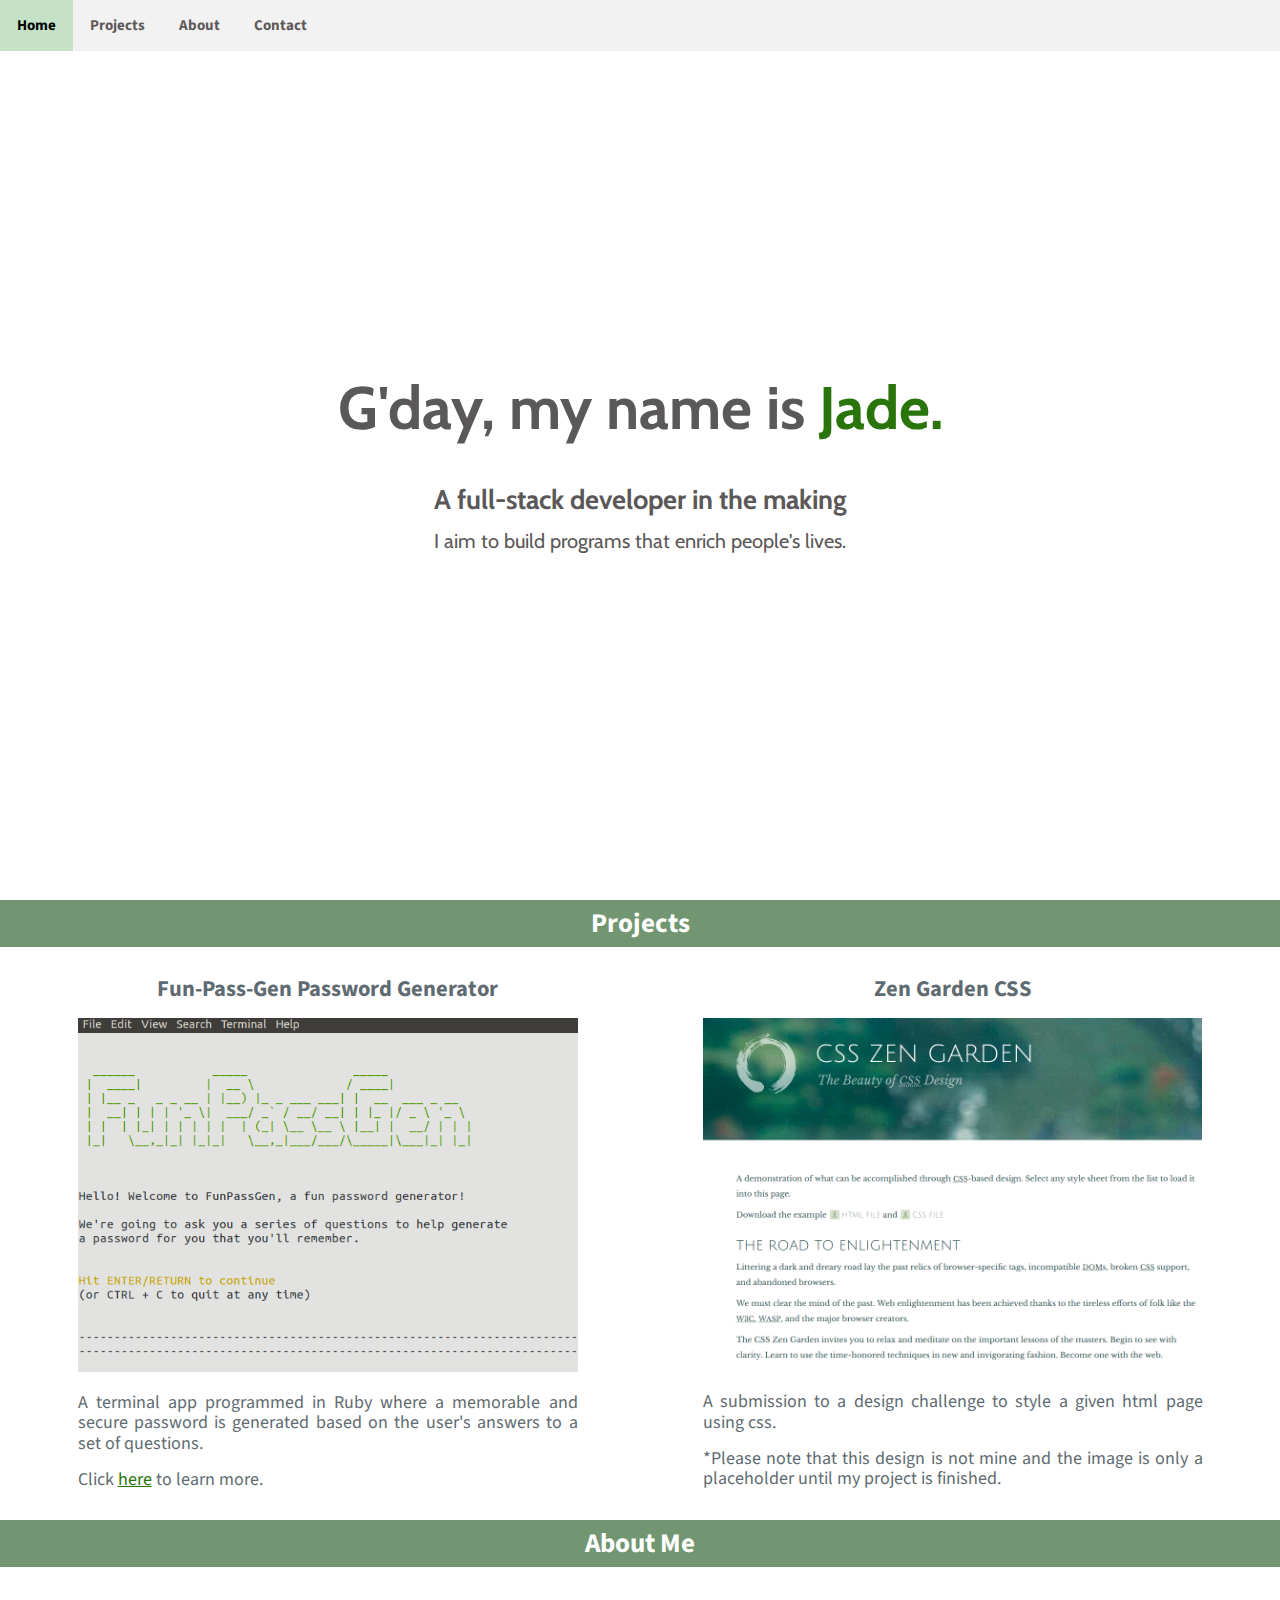
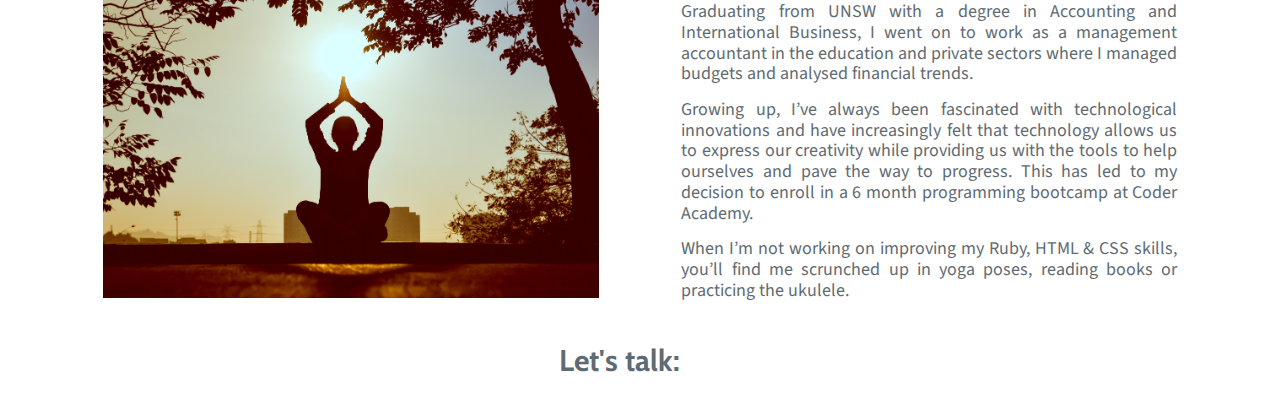
==== commit b0a5d642: "added internet devt section and finalised documentation" ====
--- a/index.html
+++ b/index.html
@@ -20,16 +20,13 @@
         <a href="#about">About</a>
         <a href="#contact">Contact</a>
     </div>
-    </div>
 
     <div id="home">
-        <h1> G'day, my name is <span class><b>Jade.</b></span></h1>
+        <h1> G'day, my name is <span><b>Jade.</b></span></h1>
         <h2> A full-stack developer in the making</h2>
         <p>I aim to build programs that enrich people's lives.</p>
     </div>
-    </div>
-
-
+    
     <div id="projects"><a name="projects"></a>
 
         <h2>Projects</h2>
@@ -43,11 +40,9 @@
                 <img src="funpassgen.png" alt="Screenshot of Fun Password Generator">
 
                 <p class="par"> A terminal app programmed in Ruby where a memorable and secure password is generated
-                    based on the
-                    user's answers to a set of questions.</p>
+                    based on the user's answers to a set of questions.</p>
                 <p class="par">Click <a href="https://github.com/tjde/fun-pass-gen" target="_blank">here</a> to learn
                     more.</p>
-
             </div>
 
             <div class="column">
@@ -57,7 +52,7 @@
                 <img src="csszen.png" alt="Screenshot Zen CSS Page">
 
                 <p class="par">A submission to a design challenge to style a given html page using css.</p>
-                <p class="par">*Please note that this image is only a placeholder until my project is finished.</p>
+                <p class="par">*Please note that this design is not mine and the image is only a placeholder until my project is finished.</p>
 
             </div>
 
@@ -72,9 +67,7 @@
         <div class="container2">
 
             <div class="box">
-
                 <img src="/yoga.jpg">
-
             </div>
 
             <div class="box">
